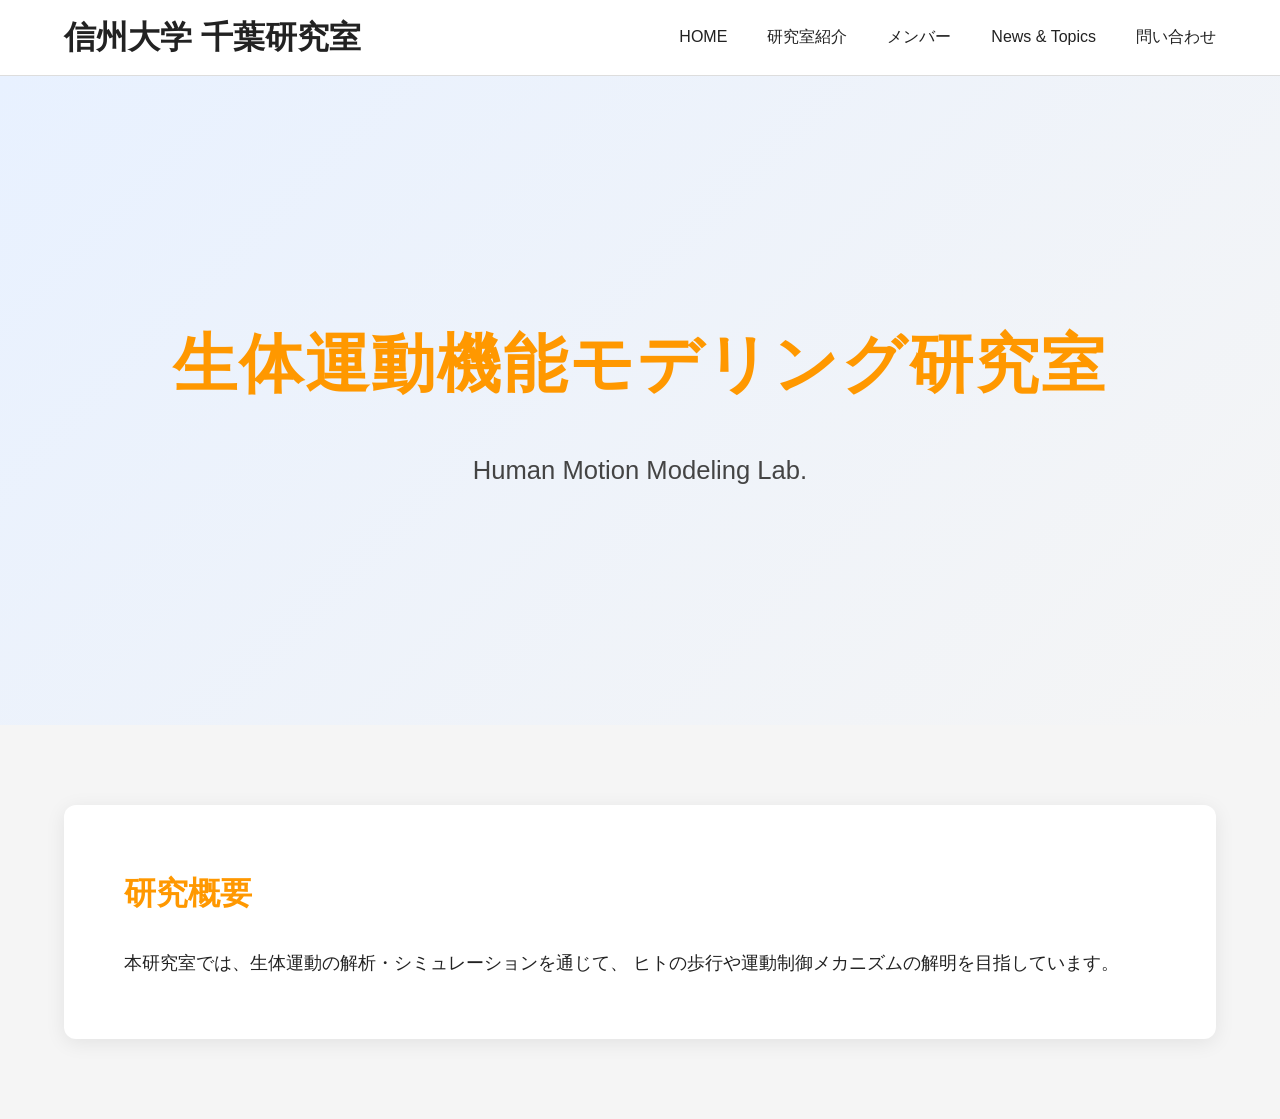
==== index.html @ 30dc22b4 "fix broken submodule" ====
<!DOCTYPE html>
<html lang="ja">

<body>

<!DOCTYPE html>
<html lang="ja">

<head>
  <meta charset="UTF-8">
  <meta name="viewport" content="width=device-width, initial-scale=1.0">

  <title>HOME</title>

  <link rel="stylesheet" href="style.css">
</head>

<body>

  <!-- ヘッダー読み込み -->
  <div id="header"></div>

  <script>
    fetch("header.html")
      .then(response => response.text())
      .then(data => {

        document.getElementById("header").innerHTML = data;

        // 現在ページ取得
        const currentPage =
          window.location.pathname.split("/").pop();

        // active付与
        if(currentPage === "home.html"){
          document
            .getElementById("nav-home")
            .classList.add("active");
        }

        if(currentPage === "introduction.html"){
          document
            .getElementById("nav-introduction")
            .classList.add("active");
        }

        if(currentPage === "news.html"){
          document
            .getElementById("nav-news")
            .classList.add("active");
        }

        if(currentPage === "contact.html"){
          document
            .getElementById("nav-contact")
            .classList.add("active");
        }

      });
  </script>

  <!-- =========================
       Hero Section
  ========================== -->
  <section class="hero">

    <div class="hero-content">

      <h1>生体運動機能モデリング研究室</h1>

      <p>
        Human Motion Modeling Lab.
      </p>

    </div>

  </section>
  <main>

    <section class="about">

      <h2>研究概要</h2>

      <p>
        本研究室では、生体運動の解析・シミュレーションを通じて、
        ヒトの歩行や運動制御メカニズムの解明を目指しています。
      </p>

    </section>

  </main>

</body>
</html>
---- style.css ----
/* =========================
   Reset
========================= */

*{
  margin:0;
  padding:0;
  box-sizing:border-box;
}

/* =========================
   Base
========================= */

body{
  font-family:
    "Yu Gothic",
    "Hiragino Sans",
    sans-serif;

  background:#f5f5f5;
  color:#222;

  line-height:1.8;
}

/* =========================
   Header
========================= */

header{
  width:100%;

  background:white;

  border-bottom:1px solid #ddd;

  position:fixed;
  top:0;
  left:0;

  z-index:1000;
}

.header-inner{
  width:90%;
  max-width:1400px;

  height:75px;

  margin:auto;

  display:flex;
  align-items:center;
  justify-content:space-between;
}

/* =========================
   Logo
========================= */

.logo{
  font-size:2rem;
  font-weight:700;

  color:#222;
}

/* =========================
   Navigation
========================= */

nav ul{
  display:flex;
  align-items:center;

  gap:40px;

  list-style:none;
}

nav a{
  text-decoration:none;

  color:#222;

  font-size:1rem;
  font-weight:500;

  position:relative;

  transition:0.3s;
}

/* hover時 */

nav a:hover{
  color:#ff9800;
}

/* activeクラス */

nav a.active{
  color:#ff9800;
}

/* active下線 */

nav a.active::after{
  content:"";

  position:absolute;

  left:0;
  bottom:-10px;

  width:100%;
  height:4px;

  background:#ff9800;
}

/* =========================
   Hero Section
========================= */

.hero{
  margin-top:75px;

  width:100%;
  min-height:650px;

  background:
    linear-gradient(
      135deg,
      #e8f1ff,
      #f5f5f5
    );

  display:flex;
  align-items:center;
  justify-content:center;

  text-align:center;

  padding:40px;
}

.hero-content h1{
  font-size:4rem;

  color:#ff9800;

  margin-bottom:25px;

  letter-spacing:2px;
}

.hero-content p{
  font-size:1.6rem;

  color:#444;
}

/* =========================
   Main Section
========================= */

main{
  width:90%;
  max-width:1200px;

  margin:80px auto;
}

.about{
  background:white;

  padding:60px;

  border-radius:12px;

  box-shadow:
    0 4px 20px rgba(0,0,0,0.08);
}

.about h2{
  font-size:2rem;

  margin-bottom:25px;

  color:#ff9800;
}

.about p{
  font-size:1.1rem;
}

/* =========================
   Responsive
========================= */

@media(max-width:1000px){

  .header-inner{
    flex-direction:column;

    height:auto;

    padding:20px 0;
  }

  nav ul{
    margin-top:15px;

    gap:20px;

    flex-wrap:wrap;

    justify-content:center;
  }

  .hero{
    padding-top:120px;
  }

  .hero-content h1{
    font-size:2.3rem;
  }

  .hero-content p{
    font-size:1.2rem;
  }

  .about{
    padding:35px;
  }
}

.coming-soon{ 
    margin-top:200px; 
    text-align:center; 
    font-size:5rem; 
    font-weight:700; 
    color:#ff9800; 
    letter-spacing:5px; 
}
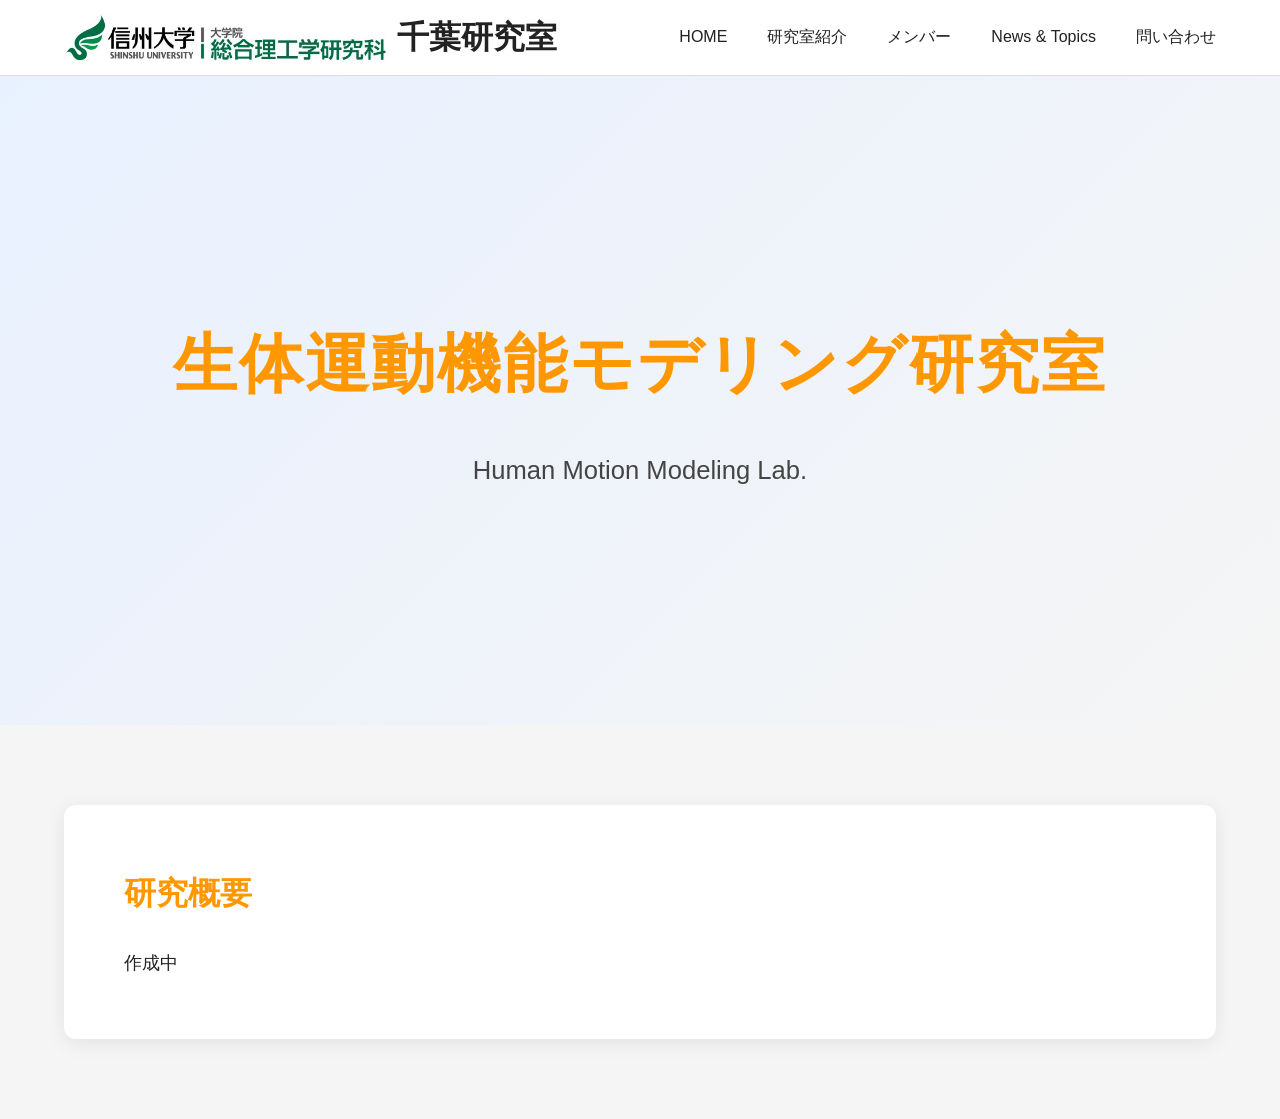
==== commit 2f68602f: "修正" ====
--- a/index.html
+++ b/index.html
@@ -17,7 +17,6 @@
 
 <body>
 
-  <!-- ヘッダー読み込み -->
   <div id="header"></div>
 
   <script>
@@ -27,11 +26,10 @@
 
         document.getElementById("header").innerHTML = data;
 
-        // 現在ページ取得
+
         const currentPage =
           window.location.pathname.split("/").pop();
 
-        // active付与
         if(currentPage === "home.html"){
           document
             .getElementById("nav-home")
@@ -59,9 +57,7 @@
       });
   </script>
 
-  <!-- =========================
-       Hero Section
-  ========================== -->
+
   <section class="hero">
 
     <div class="hero-content">
@@ -82,8 +78,7 @@
       <h2>研究概要</h2>
 
       <p>
-        本研究室では、生体運動の解析・シミュレーションを通じて、
-        ヒトの歩行や運動制御メカニズムの解明を目指しています。
+        作成中
       </p>
 
     </section>
--- a/style.css
+++ b/style.css
@@ -1,16 +1,8 @@
-/* =========================
-   Reset
-========================= */
-
 *{
   margin:0;
   padding:0;
   box-sizing:border-box;
 }
-
-/* =========================
-   Base
-========================= */
 
 body{
   font-family:
@@ -24,10 +16,6 @@
   line-height:1.8;
 }
 
-/* =========================
-   Header
-========================= */
-
 header{
   width:100%;
 
@@ -55,9 +43,6 @@
   justify-content:space-between;
 }
 
-/* =========================
-   Logo
-========================= */
 
 .logo{
   font-size:2rem;
@@ -66,9 +51,22 @@
   color:#222;
 }
 
-/* =========================
-   Navigation
-========================= */
+.logo {
+  display: flex;
+  align-items: center;
+  gap: 10px;
+}
+
+.logo-img {
+  height: 50px;  
+  width: auto;
+}
+
+.title-text {
+  font-family: "Yu Gothic", serif;
+  font-size: 32px;
+  font-weight: bold;
+}
 
 nav ul{
   display:flex;
@@ -92,19 +90,14 @@
   transition:0.3s;
 }
 
-/* hover時 */
 
 nav a:hover{
   color:#ff9800;
 }
 
-/* activeクラス */
-
 nav a.active{
   color:#ff9800;
 }
-
-/* active下線 */
 
 nav a.active::after{
   content:"";
@@ -119,10 +112,6 @@
 
   background:#ff9800;
 }
-
-/* =========================
-   Hero Section
-========================= */
 
 .hero{
   margin-top:75px;
@@ -162,10 +151,6 @@
   color:#444;
 }
 
-/* =========================
-   Main Section
-========================= */
-
 main{
   width:90%;
   max-width:1200px;
@@ -195,10 +180,6 @@
 .about p{
   font-size:1.1rem;
 }
-
-/* =========================
-   Responsive
-========================= */
 
 @media(max-width:1000px){
 
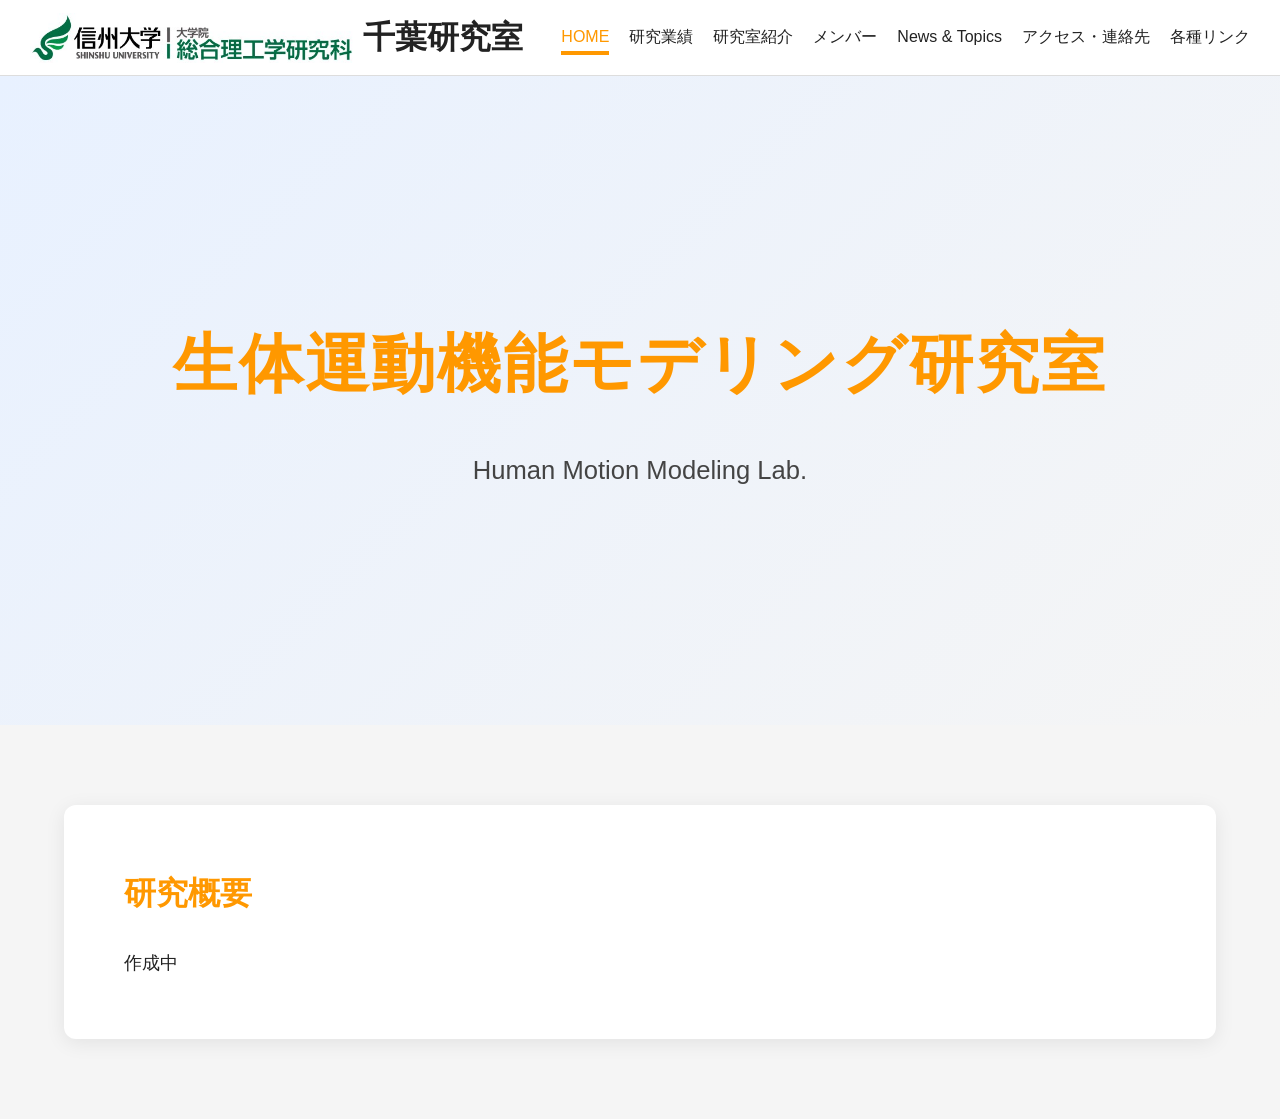
==== commit bc237b88: "問題点の修正とコード整理 - index.html の重複した DOCTYPE/html/body を削除 - HOME のメニュー強調表示が効かない問題を修正 - news.html のタイトルを「" ====
--- a/index.html
+++ b/index.html
@@ -1,8 +1,3 @@
-<!DOCTYPE html>
-<html lang="ja">
-
-<body>
-
 <!DOCTYPE html>
 <html lang="ja">
 
@@ -13,50 +8,12 @@
   <title>HOME</title>
 
   <link rel="stylesheet" href="style.css">
+  <script src="header.js" defer></script>
 </head>
 
 <body>
 
   <div id="header"></div>
-
-  <script>
-    fetch("header.html")
-      .then(response => response.text())
-      .then(data => {
-
-        document.getElementById("header").innerHTML = data;
-
-
-        const currentPage =
-          window.location.pathname.split("/").pop();
-
-        if(currentPage === "home.html"){
-          document
-            .getElementById("nav-home")
-            .classList.add("active");
-        }
-
-        if(currentPage === "introduction.html"){
-          document
-            .getElementById("nav-introduction")
-            .classList.add("active");
-        }
-
-        if(currentPage === "news.html"){
-          document
-            .getElementById("nav-news")
-            .classList.add("active");
-        }
-
-        if(currentPage === "contact.html"){
-          document
-            .getElementById("nav-contact")
-            .classList.add("active");
-        }
-
-      });
-  </script>
-
 
   <section class="hero">
 
@@ -71,6 +28,7 @@
     </div>
 
   </section>
+
   <main>
 
     <section class="about">
@@ -86,4 +44,4 @@
   </main>
 
 </body>
-</html>+</html>
--- a/style.css
+++ b/style.css
@@ -31,12 +31,12 @@
 }
 
 .header-inner{
-  width:90%;
-  max-width:1400px;
+  width:100%;
+  max-width:none;
 
   height:75px;
 
-  margin:auto;
+  padding:0 30px;
 
   display:flex;
   align-items:center;
@@ -45,16 +45,14 @@
 
 
 .logo{
+  display:flex;
+  align-items:center;
+  gap:10px;
+
   font-size:2rem;
   font-weight:700;
 
   color:#222;
-}
-
-.logo {
-  display: flex;
-  align-items: center;
-  gap: 10px;
 }
 
 .logo-img {
@@ -72,7 +70,7 @@
   display:flex;
   align-items:center;
 
-  gap:40px;
+  gap:20px;
 
   list-style:none;
 }
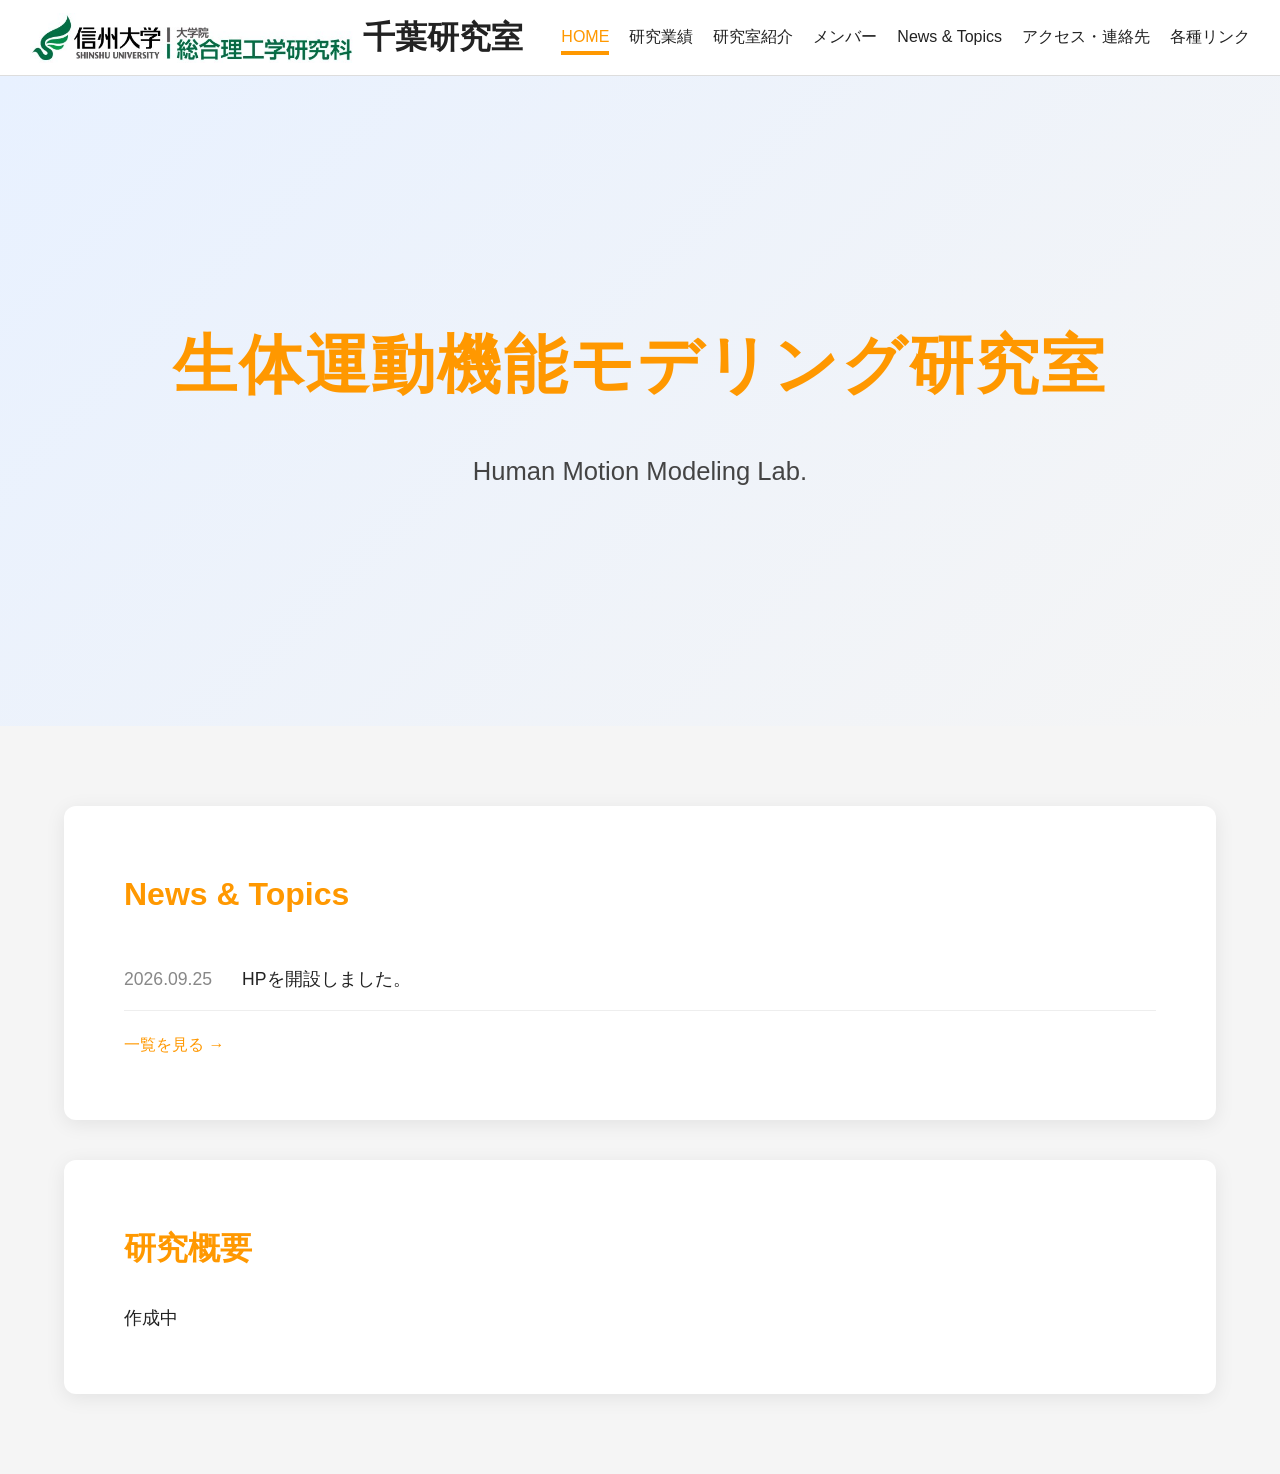
==== commit 6d2a8ffa: "News & Topics を HOME に表示し、スマホ表示を修正 - ニュースを news.js にまとめ、HOME（最新5件）と news.html（全件）に表示 - 最初のニュース「HPを開設" ====
--- a/index.html
+++ b/index.html
@@ -9,6 +9,7 @@
 
   <link rel="stylesheet" href="style.css">
   <script src="header.js" defer></script>
+  <script src="news.js" defer></script>
 </head>
 
 <body>
@@ -31,7 +32,17 @@
 
   <main>
 
-    <section class="about">
+    <section class="card">
+
+      <h2>News &amp; Topics</h2>
+
+      <ul class="news-list" data-limit="5"></ul>
+
+      <a href="news.html" class="more-link">一覧を見る</a>
+
+    </section>
+
+    <section class="card">
 
       <h2>研究概要</h2>
 
--- a/style.css
+++ b/style.css
@@ -16,18 +16,20 @@
   line-height:1.8;
 }
 
+/* ヘッダーはスクロールしても上部に残す */
+#header{
+  position:sticky;
+  top:0;
+
+  z-index:1000;
+}
+
 header{
   width:100%;
 
   background:white;
 
   border-bottom:1px solid #ddd;
-
-  position:fixed;
-  top:0;
-  left:0;
-
-  z-index:1000;
 }
 
 .header-inner{
@@ -112,8 +114,6 @@
 }
 
 .hero{
-  margin-top:75px;
-
   width:100%;
   min-height:650px;
 
@@ -156,7 +156,7 @@
   margin:80px auto;
 }
 
-.about{
+.card{
   background:white;
 
   padding:60px;
@@ -167,7 +167,11 @@
     0 4px 20px rgba(0,0,0,0.08);
 }
 
-.about h2{
+.card + .card{
+  margin-top:40px;
+}
+
+.card h2{
   font-size:2rem;
 
   margin-bottom:25px;
@@ -175,18 +179,80 @@
   color:#ff9800;
 }
 
-.about p{
+.card p{
   font-size:1.1rem;
 }
 
+.news-list{
+  list-style:none;
+}
+
+.news-list li{
+  display:flex;
+  gap:30px;
+
+  padding:15px 0;
+
+  border-bottom:1px solid #eee;
+
+  font-size:1.1rem;
+}
+
+.news-list time{
+  flex-shrink:0;
+
+  color:#888;
+}
+
+.news-list a{
+  color:#222;
+}
+
+.news-list a:hover{
+  color:#ff9800;
+}
+
+.more-link{
+  display:inline-block;
+
+  margin-top:20px;
+
+  color:#ff9800;
+  font-weight:500;
+
+  text-decoration:none;
+}
+
+.more-link::after{
+  content:" →";
+}
+
+.more-link:hover{
+  text-decoration:underline;
+}
+
 @media(max-width:1000px){
+
+  /* 狭い画面ではヘッダーが高くなるので固定しない */
+  #header{
+    position:static;
+  }
 
   .header-inner{
     flex-direction:column;
 
     height:auto;
 
-    padding:20px 0;
+    padding:20px 16px;
+  }
+
+  .logo-img{
+    height:36px;
+  }
+
+  .title-text{
+    font-size:22px;
+    white-space:nowrap;
   }
 
   nav ul{
@@ -199,10 +265,6 @@
     justify-content:center;
   }
 
-  .hero{
-    padding-top:120px;
-  }
-
   .hero-content h1{
     font-size:2.3rem;
   }
@@ -211,13 +273,18 @@
     font-size:1.2rem;
   }
 
-  .about{
+  .card{
     padding:35px;
   }
+
+  .news-list li{
+    flex-direction:column;
+    gap:0;
+  }
 }
 
 .coming-soon{ 
-    margin-top:200px; 
+    margin-top:125px; 
     text-align:center; 
     font-size:5rem; 
     font-weight:700; 
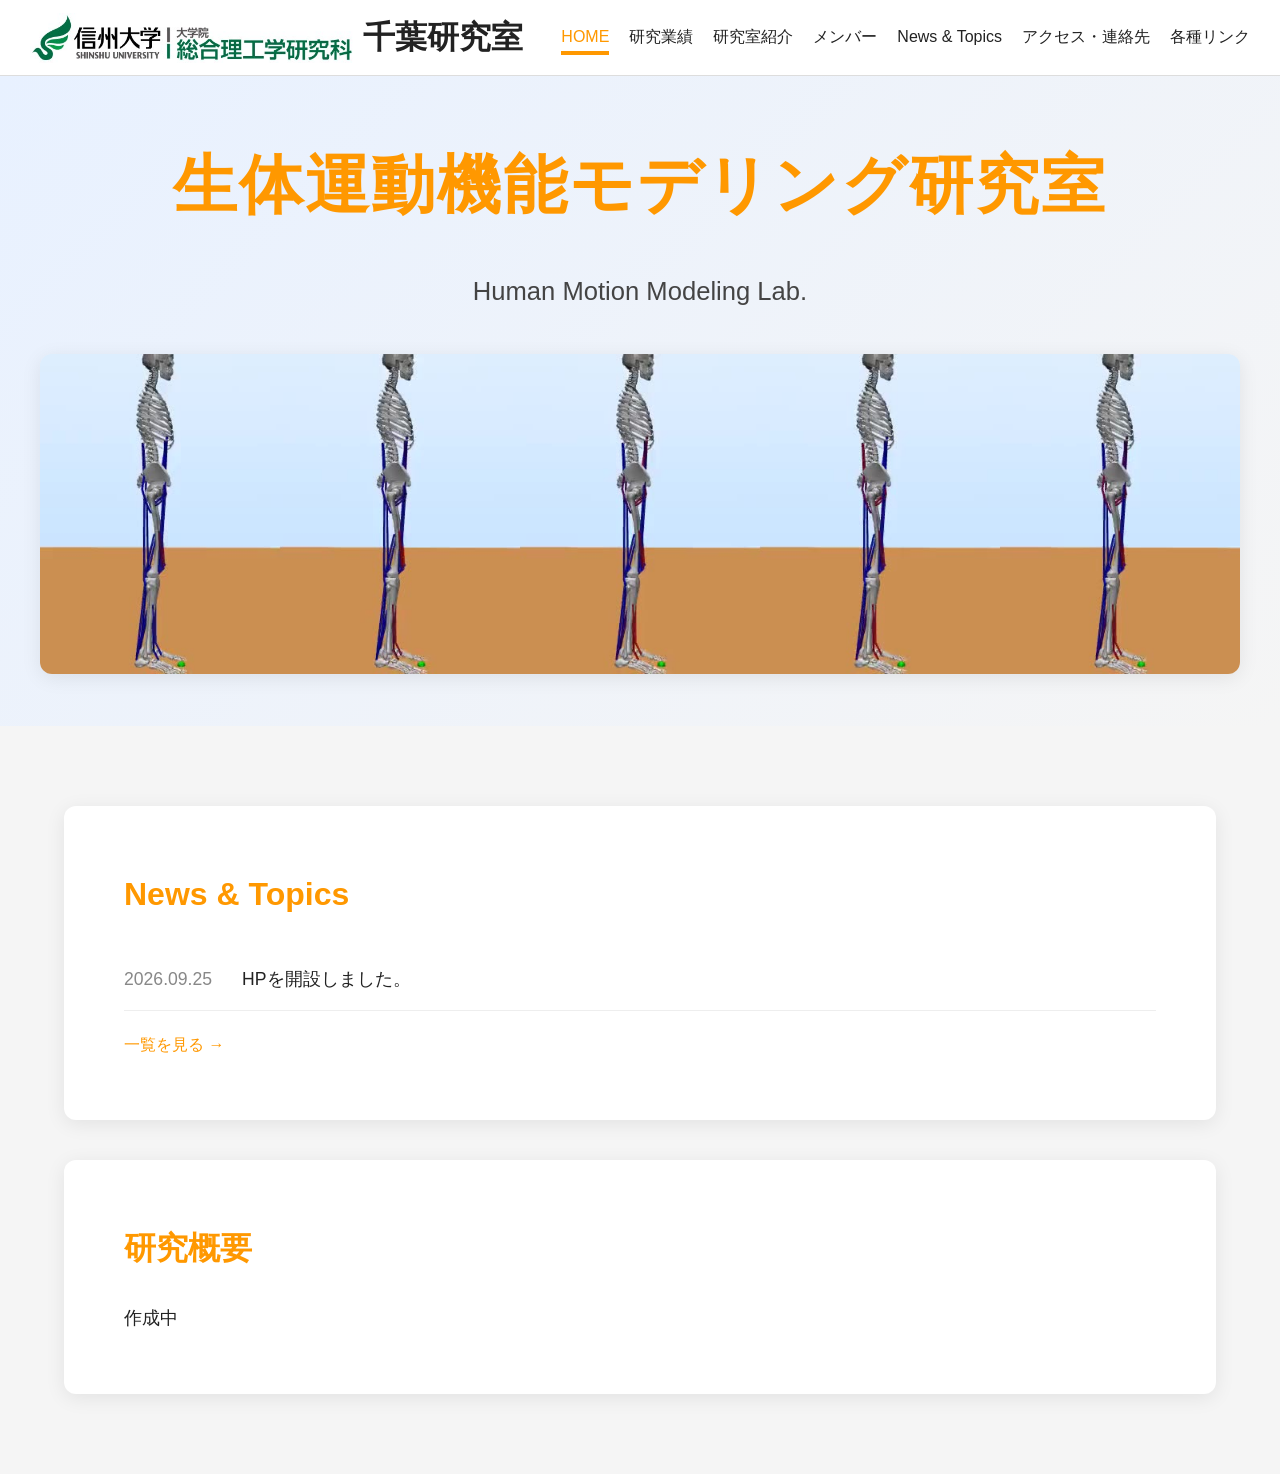
==== commit 4127bc49: "トップページにシミュレーション動画を追加 - 筋骨格モデルの動画をラベル部分を除いて軽量化（1.35MB → 0.39MB、30fps） - 研究室名の下で無音・自動再生・ループ表示し、ポスター画像も" ====
--- a/index.html
+++ b/index.html
@@ -25,6 +25,21 @@
       <p>
         Human Motion Modeling Lab.
       </p>
+
+      <video
+        class="hero-video"
+        src="videos/top-simulation.mp4"
+        poster="videos/top-simulation.jpg"
+        autoplay muted loop playsinline
+        aria-label="筋骨格モデルによる前かがみ動作のシミュレーション">
+      </video>
+
+      <script>
+        // OS で「動きを減らす」設定にしている閲覧者には自動再生しない
+        if (window.matchMedia("(prefers-reduced-motion: reduce)").matches) {
+          document.querySelector(".hero-video").pause();
+        }
+      </script>
 
     </div>
 
--- a/style.css
+++ b/style.css
@@ -149,6 +149,21 @@
   color:#444;
 }
 
+.hero-video{
+  display:block;
+
+  width:100%;
+  max-width:1200px;
+  aspect-ratio:1500 / 400;
+
+  margin:40px auto 0;
+
+  border-radius:12px;
+
+  box-shadow:
+    0 4px 20px rgba(0,0,0,0.08);
+}
+
 main{
   width:90%;
   max-width:1200px;
@@ -263,6 +278,10 @@
     flex-wrap:wrap;
 
     justify-content:center;
+  }
+
+  .hero{
+    padding:40px 16px;
   }
 
   .hero-content h1{
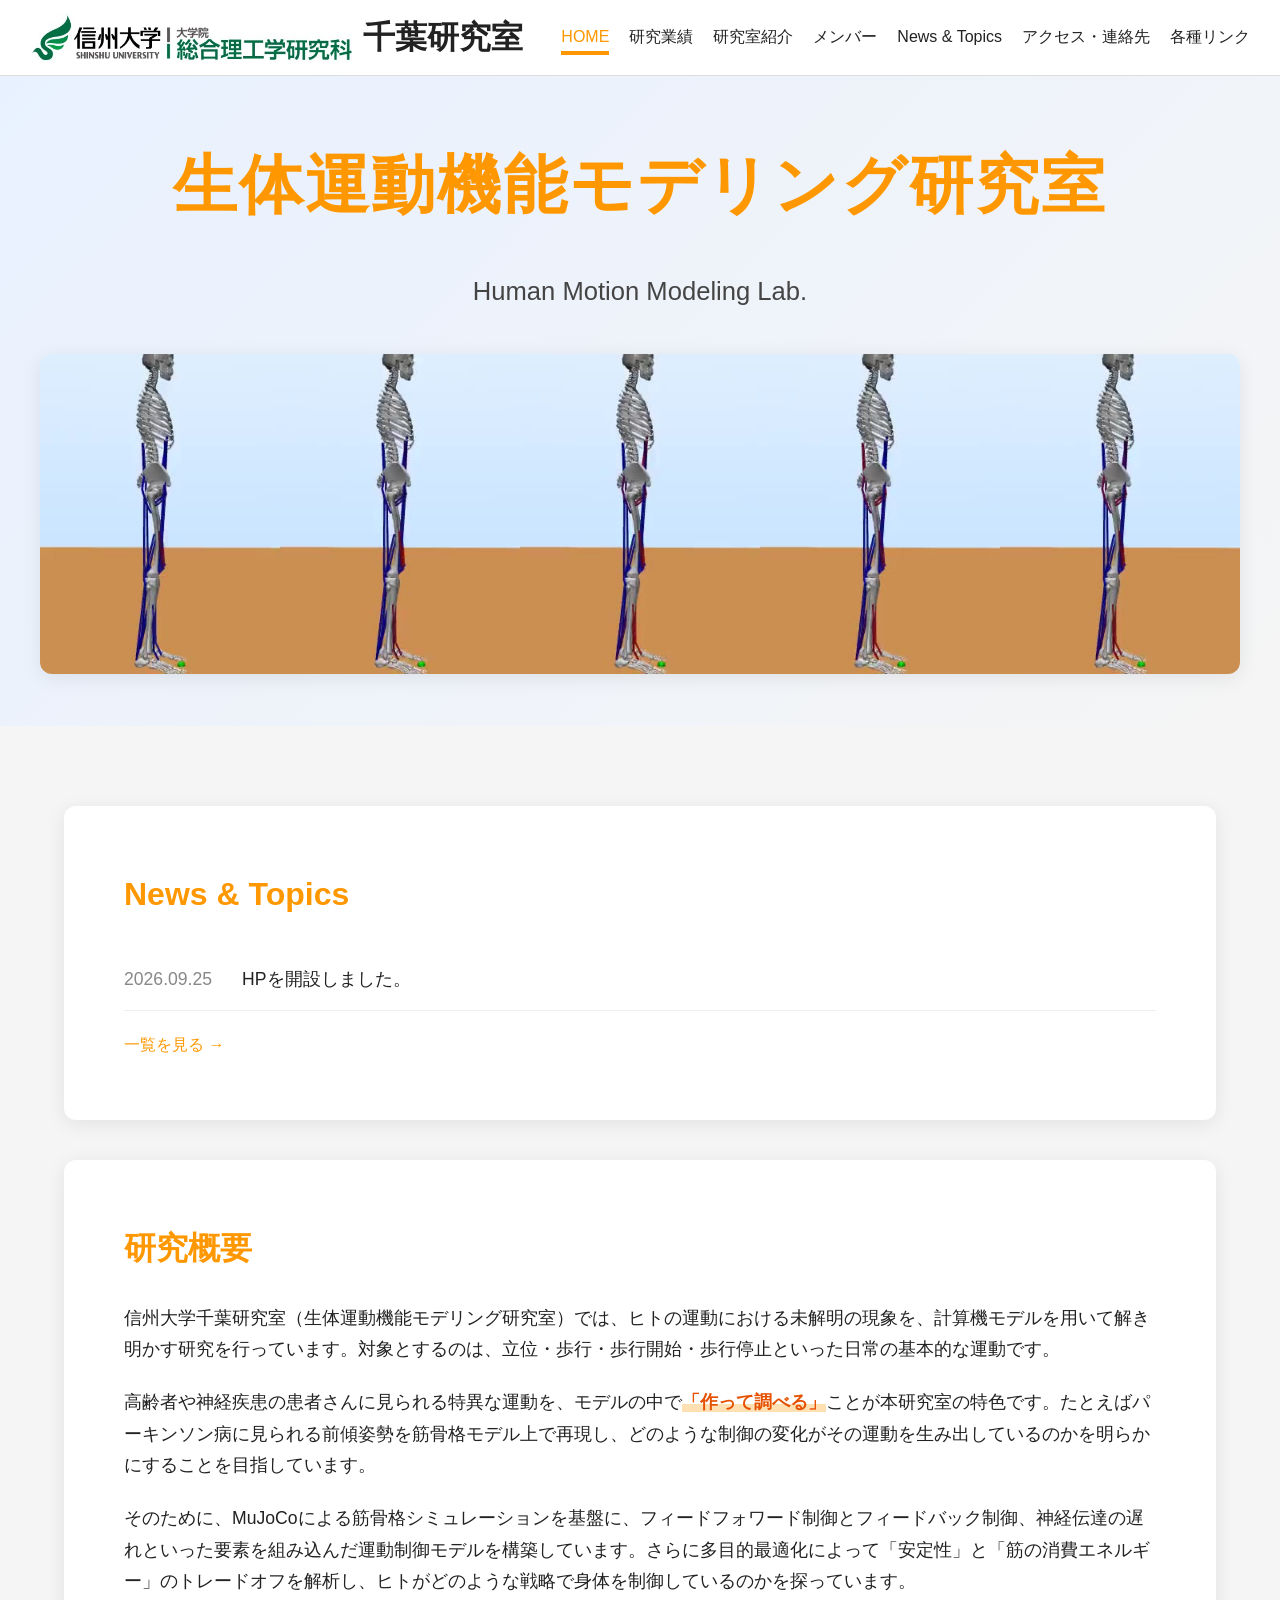
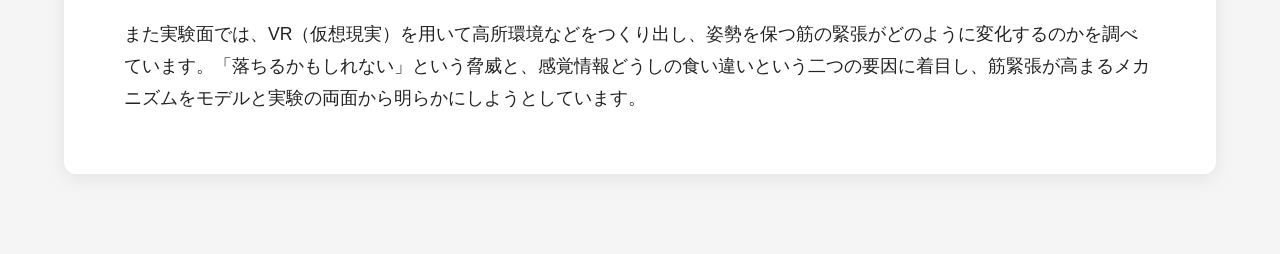
==== commit 61fe2555: "トップページに研究概要を掲載 - 研究概要の本文（4段落）を追加し、「作って調べる」を強調表示 - 段落間の余白と強調用の .highlight スタイルを追加  Co-Authored-By: Cl" ====
--- a/index.html
+++ b/index.html
@@ -62,7 +62,19 @@
       <h2>研究概要</h2>
 
       <p>
-        作成中
+        信州大学千葉研究室（生体運動機能モデリング研究室）では、ヒトの運動における未解明の現象を、計算機モデルを用いて解き明かす研究を行っています。対象とするのは、立位・歩行・歩行開始・歩行停止といった日常の基本的な運動です。
+      </p>
+
+      <p>
+        高齢者や神経疾患の患者さんに見られる特異な運動を、モデルの中で<strong class="highlight">「作って調べる」</strong>ことが本研究室の特色です。たとえばパーキンソン病に見られる前傾姿勢を筋骨格モデル上で再現し、どのような制御の変化がその運動を生み出しているのかを明らかにすることを目指しています。
+      </p>
+
+      <p>
+        そのために、MuJoCoによる筋骨格シミュレーションを基盤に、フィードフォワード制御とフィードバック制御、神経伝達の遅れといった要素を組み込んだ運動制御モデルを構築しています。さらに多目的最適化によって「安定性」と「筋の消費エネルギー」のトレードオフを解析し、ヒトがどのような戦略で身体を制御しているのかを探っています。
+      </p>
+
+      <p>
+        また実験面では、VR（仮想現実）を用いて高所環境などをつくり出し、姿勢を保つ筋の緊張がどのように変化するのかを調べています。「落ちるかもしれない」という脅威と、感覚情報どうしの食い違いという二つの要因に着目し、筋緊張が高まるメカニズムをモデルと実験の両面から明らかにしようとしています。
       </p>
 
     </section>
--- a/style.css
+++ b/style.css
@@ -196,6 +196,17 @@
 
 .card p{
   font-size:1.1rem;
+}
+
+.card p + p{
+  margin-top:1.2em;
+}
+
+/* 本文中で特に強調したい語句（オレンジの蛍光ペン風） */
+.highlight{
+  color:#e65100;
+
+  background:linear-gradient(transparent 60%, #ffe0b2 60%);
 }
 
 .news-list{
